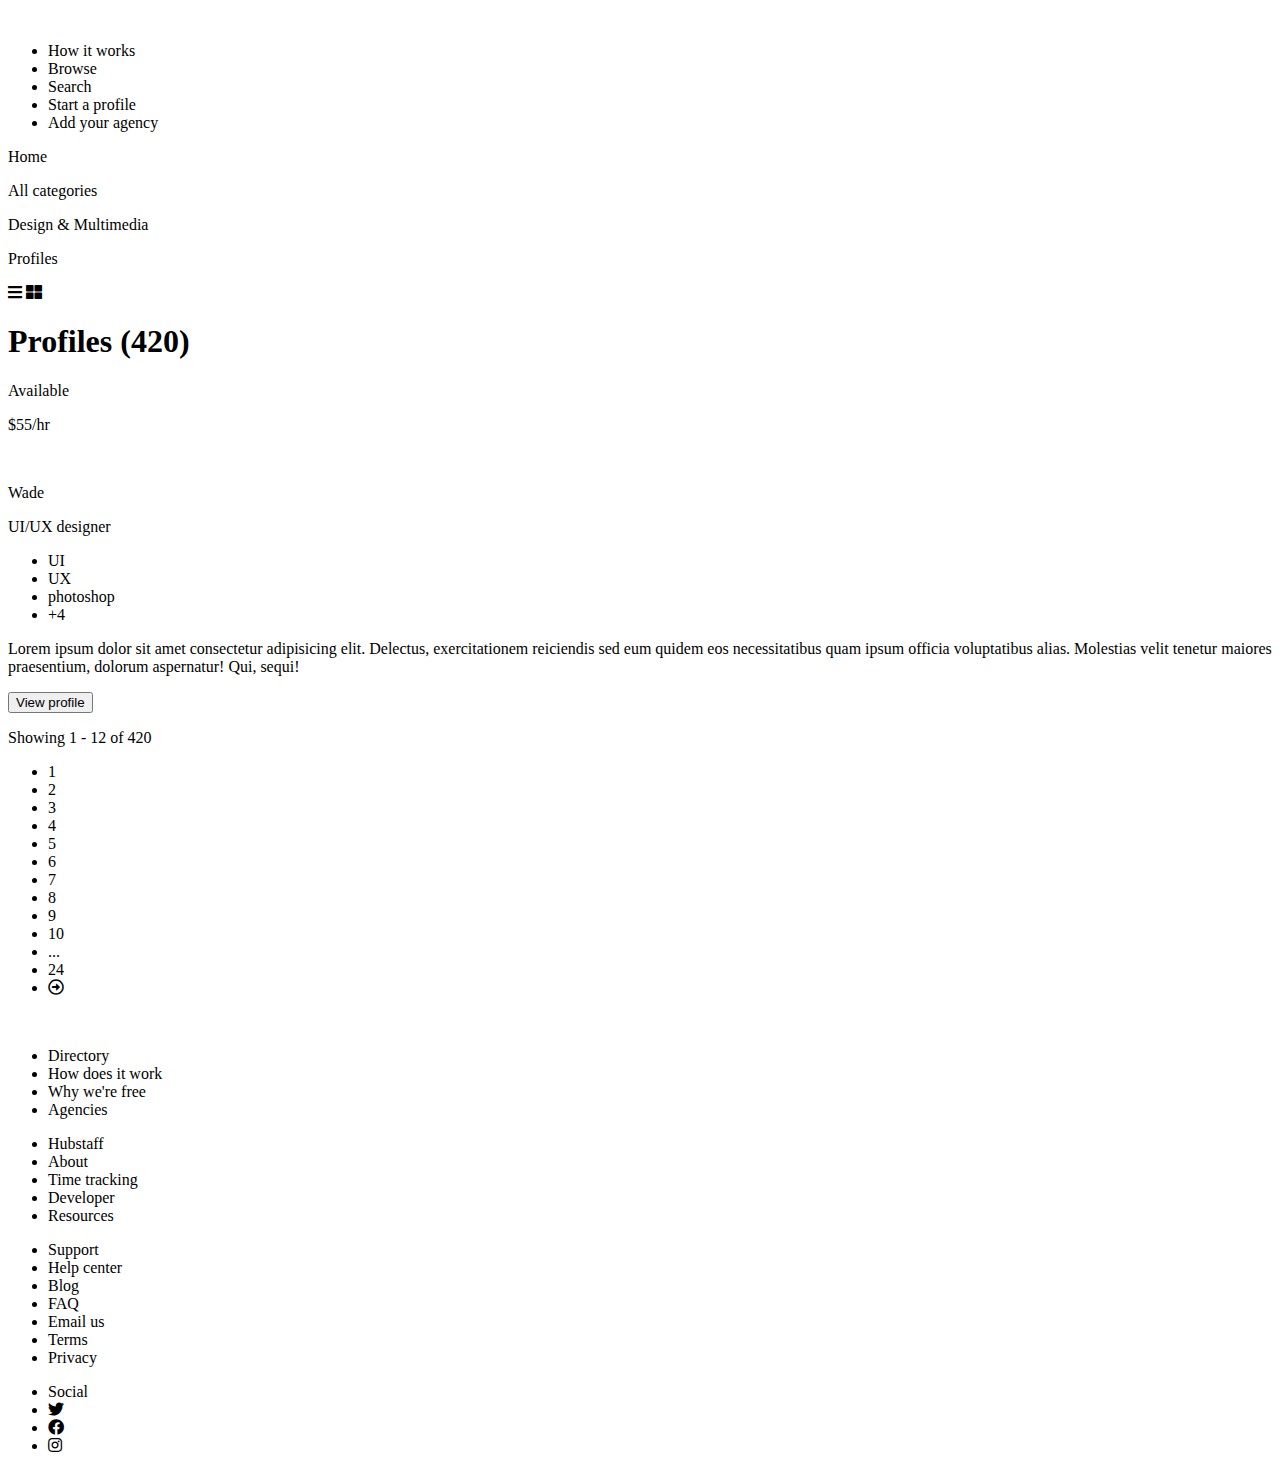
==== maquetacion/index.html @ db50dbdb "html content" ====
<!DOCTYPE html>
<html>

<head>
    <title>Practica Sass Mixins</title>
    <link href="https://cdnjs.cloudflare.com/ajax/libs/font-awesome/5.11.2/css/all.css" rel="stylesheet">
    <link rel="stylesheet" href="styles/main.css">
    <script> </script>

</head>
<header class="main-header">
    <div class="upper-main-header">
        <img src="" alt="" class="header-logo">
        <nav>
            <ul class="header-nav-list">
                <li class="header-nav-item">How it works</li>
                <li class="header-nav-item">Browse <i class="far fa-angle-down"></i></li>
                <li class="header-nav-item">Search</li>
                <li class="header-nav-item selected">Start a profile</li>
                <li class="header-nav-item selected">Add your agency</li>
            </ul>
        </nav>
    </div>
    <div class="bottom-main-hdr">
        <div class="bottom-hdr-category-list">
            <p class="category-item">Home</p>
            <p class="category-item">All categories</p>
            <p class="category-item">Design & Multimedia</p>
            <p class="category-item">Profiles</p>
        </div>
        <div class="bottom-hdr-icons">
            <i class="fas fa-bars"></i>
            <i class="fas fa-th-large"></i>
        </div>
    </div>
</header>

<body id="body-index">
    <h1 class="main-title">Profiles (420)</h1>
    <section class="main-card-container">
        <article class="profile-card">
            <header class="card-header">
                <p class="avaiable">Available</p>
                <p class="price">$55/hr</p>
            </header>
            <img src="" alt="" class="profile-pic">
            <p class="profile-name">Wade</p>
            <p class="profession">UI/UX designer</p>
            <ul class="skills-list">
                <li class="skillls-item">UI</li>
                <li class="skillls-item">UX</li>
                <li class="skillls-item">photoshop</li>
                <li class="skillls-more">+4</li>
            </ul>
            <p class="profile-description">Lorem ipsum dolor sit amet consectetur adipisicing elit. Delectus,
                exercitationem reiciendis sed eum quidem eos necessitatibus quam ipsum officia voluptatibus alias.
                Molestias velit tenetur maiores praesentium, dolorum aspernatur! Qui, sequi!</p>
            <button class="view-profile">View profile</button>
        </article>
    </section>
    <section class="page-info">
        <p class="showing">Showing 1 - 12 of 420</p>
        <ul class="pages-list">
            <li class="pages-number-item">1</li>
            <li class="pages-number-item">2</li>
            <li class="pages-number-item">3</li>
            <li class="pages-number-item">4</li>
            <li class="pages-number-item">5</li>
            <li class="pages-number-item">6</li>
            <li class="pages-number-item">7</li>
            <li class="pages-number-item">8</li>
            <li class="pages-number-item">9</li>
            <li class="pages-number-item">10</li>
            <li class="pages-number-item">...</li>
            <li class="pages-number-item">24</li>
            <li class="page-number-item"><i class="far fa-arrow-alt-circle-right"></i></li>
        </ul>
    </section>
</body>
<footer class="footer">
    <img src="" alt="" class="company-logo">
    <ul class="footer-menu-list">
        <li class="footer-menu-title">Directory</li>
        <li class="footer-menu-item">How does it work</li>
        <li class="footer-menu-item">Why we're free</li>
        <li class="footer-menu-item">Agencies</li>
    </ul>
    <ul class="footer-menu-list">
        <li class="footer-menu-title">Hubstaff</li>
        <li class="footer-menu-item">About</li>
        <li class="footer-menu-item">Time tracking</li>
        <li class="footer-menu-item">Developer</li>
        <li class="footer-menu-item">Resources</li>
    </ul>
    <ul class="footer-menu-list">
        <li class="footer-menu-title">Support</li>
        <li class="footer-menu-item">Help center</li>
        <li class="footer-menu-item">Blog</li>
        <li class="footer-menu-item">FAQ</li>
        <li class="footer-menu-item">Email us</li>
        <li class="footer-menu-item">Terms</li>
        <li class="footer-menu-item">Privacy</li>
    </ul>
    <ul class="footer-menu-list">
        <li class="footer-menu-title">Social</li>
        <li class="footer-menu-item"><i class="fab fa-twitter"></i></li>
        <li class="footer-menu-item"><i class="fab fa-facebook"></i></li>
        <li class="footer-menu-item"><i class="fab fa-instagram"></i></li>
    </ul>
</footer>

</html>
---- maquetacion/styles/main.css ----
/*# sourceMappingURL=main.css.map */
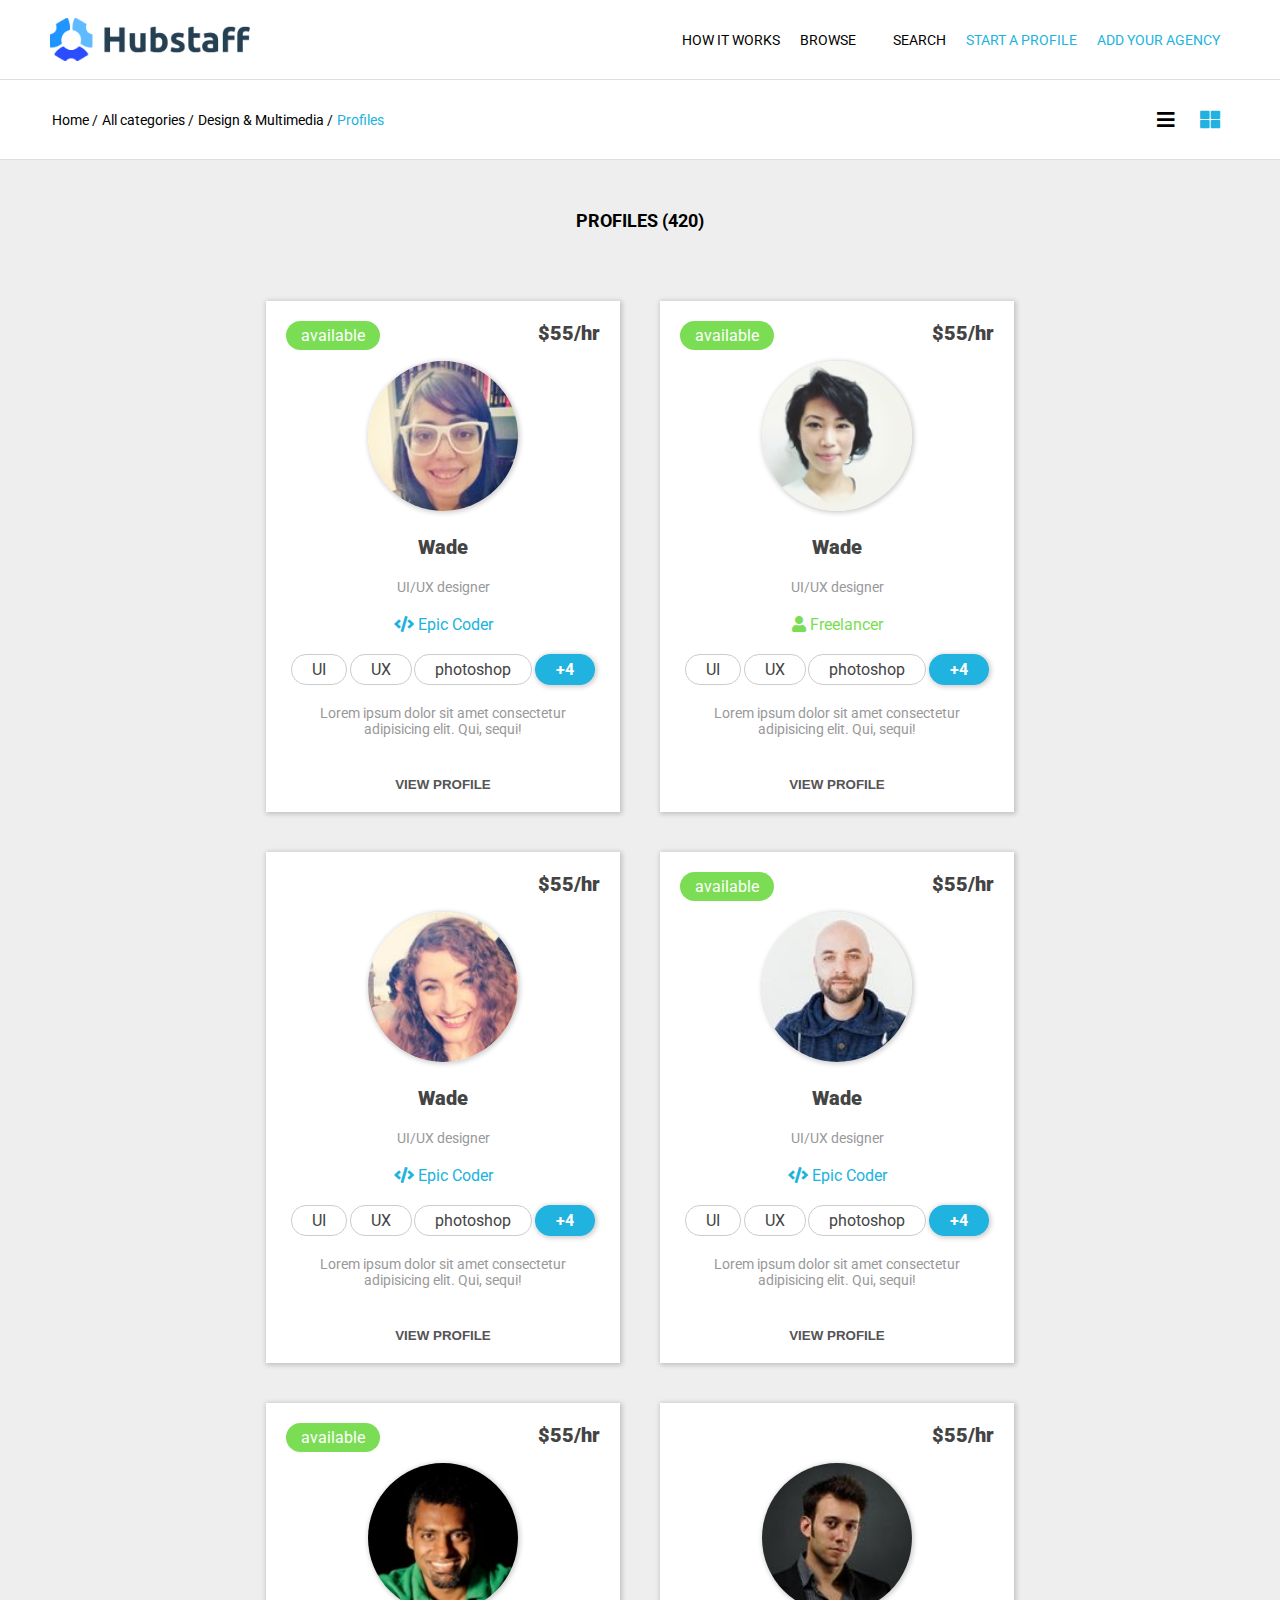
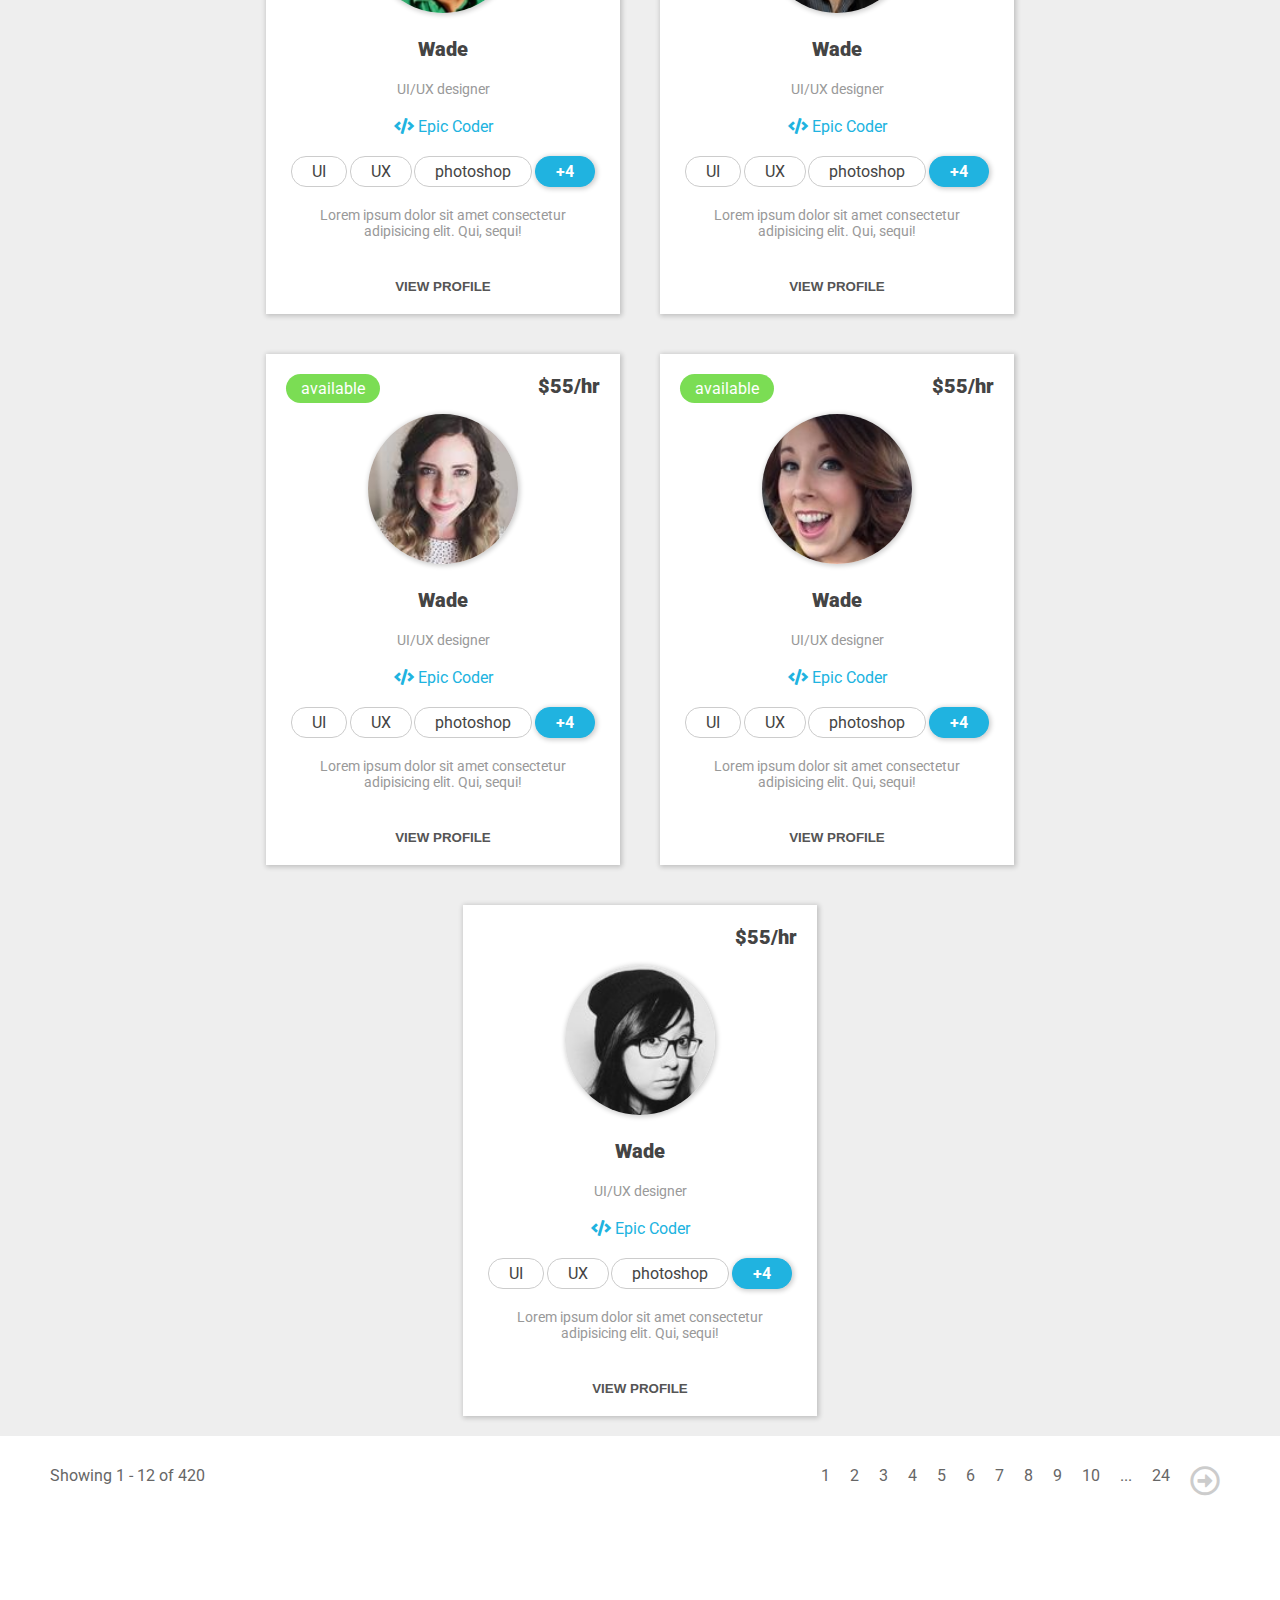
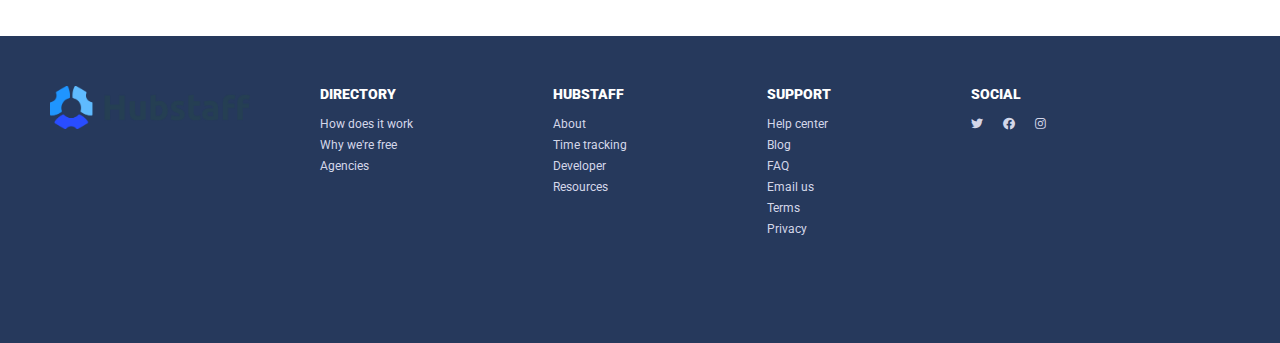
==== commit a6f357d0: "styling" ====
--- a/maquetacion/index.html
+++ b/maquetacion/index.html
@@ -3,6 +3,7 @@
 
 <head>
     <title>Practica Sass Mixins</title>
+    <link href="https://fonts.googleapis.com/css?family=Roboto&display=swap" rel="stylesheet">
     <link href="https://cdnjs.cloudflare.com/ajax/libs/font-awesome/5.11.2/css/all.css" rel="stylesheet">
     <link rel="stylesheet" href="styles/main.css">
     <script> </script>
@@ -10,7 +11,7 @@
 </head>
 <header class="main-header">
     <div class="upper-main-header">
-        <img src="" alt="" class="header-logo">
+        <img src="imgs/hubstaff_logo.png" alt="" class="header-logo">
         <nav>
             <ul class="header-nav-list">
                 <li class="header-nav-item">How it works</li>
@@ -26,7 +27,7 @@
             <p class="category-item">Home</p>
             <p class="category-item">All categories</p>
             <p class="category-item">Design & Multimedia</p>
-            <p class="category-item">Profiles</p>
+            <p class="category-item-selected">Profiles</p>
         </div>
         <div class="bottom-hdr-icons">
             <i class="fas fa-bars"></i>
@@ -40,21 +41,164 @@
     <section class="main-card-container">
         <article class="profile-card">
             <header class="card-header">
-                <p class="avaiable">Available</p>
-                <p class="price">$55/hr</p>
-            </header>
-            <img src="" alt="" class="profile-pic">
-            <p class="profile-name">Wade</p>
-            <p class="profession">UI/UX designer</p>
-            <ul class="skills-list">
-                <li class="skillls-item">UI</li>
-                <li class="skillls-item">UX</li>
-                <li class="skillls-item">photoshop</li>
-                <li class="skillls-more">+4</li>
-            </ul>
-            <p class="profile-description">Lorem ipsum dolor sit amet consectetur adipisicing elit. Delectus,
-                exercitationem reiciendis sed eum quidem eos necessitatibus quam ipsum officia voluptatibus alias.
-                Molestias velit tenetur maiores praesentium, dolorum aspernatur! Qui, sequi!</p>
+                <p class="available">Available</p>
+                <p class="price">$55/hr</p>
+            </header>
+            <img src="imgs/1.jpg" alt="" class="profile-pic">
+            <p class="profile-name">Wade</p>
+            <p class="profession">UI/UX designer</p>
+            <p class="group-1"><i class="fas fa-code"></i>  Epic Coder</p>
+            <ul class="skills-list">
+                <li class="skills-item">UI</li>
+                <li class="skills-item">UX</li>
+                <li class="skills-item">photoshop</li>
+                <li class="skills-more">+4</li>
+            </ul>
+            <p class="profile-description">Lorem ipsum dolor sit amet consectetur adipisicing elit. Qui, sequi!</p>
+            <button class="view-profile">View profile</button>
+        </article>
+        <article class="profile-card">
+            <header class="card-header">
+                <p class="available">Available</p>
+                <p class="price">$55/hr</p>
+            </header>
+            <img src="imgs/2.jpg" alt="" class="profile-pic">
+            <p class="profile-name">Wade</p>
+            <p class="profession">UI/UX designer</p>
+            <p class="group-2"><i class="fas fa-user"></i>  Freelancer</p>
+            <ul class="skills-list">
+                <li class="skills-item">UI</li>
+                <li class="skills-item">UX</li>
+                <li class="skills-item">photoshop</li>
+                <li class="skills-more">+4</li>
+            </ul>
+            <p class="profile-description">Lorem ipsum dolor sit amet consectetur adipisicing elit. Qui, sequi!</p>
+            <button class="view-profile">View profile</button>
+        </article>
+        <article class="profile-card">
+            <header class="card-header">
+                <p class="available hidden">Available</p>
+                <p class="price">$55/hr</p>
+            </header>
+            <img src="imgs/3.jpg" alt="" class="profile-pic">
+            <p class="profile-name">Wade</p>
+            <p class="profession">UI/UX designer</p>
+            <p class="group-1"><i class="fas fa-code"></i> Epic Coder</p>
+            <ul class="skills-list">
+                <li class="skills-item">UI</li>
+                <li class="skills-item">UX</li>
+                <li class="skills-item">photoshop</li>
+                <li class="skills-more">+4</li>
+            </ul>
+            <p class="profile-description">Lorem ipsum dolor sit amet consectetur adipisicing elit. Qui, sequi!</p>
+            <button class="view-profile">View profile</button>
+        </article>
+        <article class="profile-card">
+            <header class="card-header">
+                <p class="available">Available</p>
+                <p class="price">$55/hr</p>
+            </header>
+            <img src="imgs/4.jpg" alt="" class="profile-pic">
+            <p class="profile-name">Wade</p>
+            <p class="profession">UI/UX designer</p>
+            <p class="group-1"><i class="fas fa-code"></i> Epic Coder</p>
+            <ul class="skills-list">
+                <li class="skills-item">UI</li>
+                <li class="skills-item">UX</li>
+                <li class="skills-item">photoshop</li>
+                <li class="skills-more">+4</li>
+            </ul>
+            <p class="profile-description">Lorem ipsum dolor sit amet consectetur adipisicing elit. Qui, sequi!</p>
+            <button class="view-profile">View profile</button>
+        </article>
+        <article class="profile-card">
+            <header class="card-header">
+                <p class="available">Available</p>
+                <p class="price">$55/hr</p>
+            </header>
+            <img src="imgs/5.jpg" alt="" class="profile-pic">
+            <p class="profile-name">Wade</p>
+            <p class="profession">UI/UX designer</p>
+            <p class="group-1"><i class="fas fa-code"></i> Epic Coder</p>
+            <ul class="skills-list">
+                <li class="skills-item">UI</li>
+                <li class="skills-item">UX</li>
+                <li class="skills-item">photoshop</li>
+                <li class="skills-more">+4</li>
+            </ul>
+            <p class="profile-description">Lorem ipsum dolor sit amet consectetur adipisicing elit. Qui, sequi!</p>
+            <button class="view-profile">View profile</button>
+        </article>
+        <article class="profile-card">
+            <header class="card-header">
+                <p class="available hidden">Available</p>
+                <p class="price">$55/hr</p>
+            </header>
+            <img src="imgs/6.jpg" alt="" class="profile-pic">
+            <p class="profile-name">Wade</p>
+            <p class="profession">UI/UX designer</p>
+            <p class="group-1"><i class="fas fa-code"></i> Epic Coder</p>
+            <ul class="skills-list">
+                <li class="skills-item">UI</li>
+                <li class="skills-item">UX</li>
+                <li class="skills-item">photoshop</li>
+                <li class="skills-more">+4</li>
+            </ul>
+            <p class="profile-description">Lorem ipsum dolor sit amet consectetur adipisicing elit. Qui, sequi!</p>
+            <button class="view-profile">View profile</button>
+        </article>
+        <article class="profile-card">
+            <header class="card-header">
+                <p class="available">Available</p>
+                <p class="price">$55/hr</p>
+            </header>
+            <img src="imgs/7.jpg" alt="" class="profile-pic">
+            <p class="profile-name">Wade</p>
+            <p class="profession">UI/UX designer</p>
+            <p class="group-1"><i class="fas fa-code"></i> Epic Coder</p>
+            <ul class="skills-list">
+                <li class="skills-item">UI</li>
+                <li class="skills-item">UX</li>
+                <li class="skills-item">photoshop</li>
+                <li class="skills-more">+4</li>
+            </ul>
+            <p class="profile-description">Lorem ipsum dolor sit amet consectetur adipisicing elit. Qui, sequi!</p>
+            <button class="view-profile">View profile</button>
+        </article>
+        <article class="profile-card">
+            <header class="card-header">
+                <p class="available">Available</p>
+                <p class="price">$55/hr</p>
+            </header>
+            <img src="imgs/8.jpg" alt="" class="profile-pic">
+            <p class="profile-name">Wade</p>
+            <p class="profession">UI/UX designer</p>
+            <p class="group-1"><i class="fas fa-code"></i> Epic Coder</p>
+            <ul class="skills-list">
+                <li class="skills-item">UI</li>
+                <li class="skills-item">UX</li>
+                <li class="skills-item">photoshop</li>
+                <li class="skills-more">+4</li>
+            </ul>
+            <p class="profile-description">Lorem ipsum dolor sit amet consectetur adipisicing elit. Qui, sequi!</p>
+            <button class="view-profile">View profile</button>
+        </article>
+        <article class="profile-card">
+            <header class="card-header">
+                <p class="available hidden">Available</p>
+                <p class="price">$55/hr</p>
+            </header>
+            <img src="imgs/9.jpg" alt="" class="profile-pic">
+            <p class="profile-name">Wade</p>
+            <p class="profession">UI/UX designer</p>
+            <p class="group-1"><i class="fas fa-code"></i> Epic Coder</p>
+            <ul class="skills-list">
+                <li class="skills-item">UI</li>
+                <li class="skills-item">UX</li>
+                <li class="skills-item">photoshop</li>
+                <li class="skills-more">+4</li>
+            </ul>
+            <p class="profile-description">Lorem ipsum dolor sit amet consectetur adipisicing elit. Qui, sequi!</p>
             <button class="view-profile">View profile</button>
         </article>
     </section>
@@ -78,7 +222,7 @@
     </section>
 </body>
 <footer class="footer">
-    <img src="" alt="" class="company-logo">
+    <img src="imgs/hubstaff_logo.png" alt="" class="header-logo">
     <ul class="footer-menu-list">
         <li class="footer-menu-title">Directory</li>
         <li class="footer-menu-item">How does it work</li>
@@ -103,10 +247,12 @@
     </ul>
     <ul class="footer-menu-list">
         <li class="footer-menu-title">Social</li>
-        <li class="footer-menu-item"><i class="fab fa-twitter"></i></li>
-        <li class="footer-menu-item"><i class="fab fa-facebook"></i></li>
-        <li class="footer-menu-item"><i class="fab fa-instagram"></i></li>
-    </ul>
+        <ul class="social">
+            <li class="footer-menu-item"><i class="fab fa-twitter"></i></li>
+            <li class="footer-menu-item"><i class="fab fa-facebook"></i></li>
+            <li class="footer-menu-item"><i class="fab fa-instagram"></i></li>
+        </ul>
+    </ul.social>
 </footer>
 
 </html>--- a/maquetacion/styles/main.css
+++ b/maquetacion/styles/main.css
@@ -1,3 +1,285 @@
-
+.main-header {
+  width: 100%;
+  margin: 0;
+  padding: 0;
+  background-color: #fff;
+  display: flex;
+  flex-direction: column;
+  justify-content: center;
+}
+.main-header .upper-main-header {
+  display: flex;
+  flex-direction: row;
+  justify-content: space-between;
+  align-items: center;
+  height: 80px;
+  padding: 0 50px;
+  border-bottom: 1px solid #ddd;
+}
+.main-header .header-nav-list {
+  text-transform: uppercase;
+  font-size: 14px;
+  display: flex;
+  flex-direction: row;
+  justify-content: space-between;
+  align-items: center;
+}
+.main-header .header-nav-list .header-nav-item {
+  padding: 0 10px;
+}
+.main-header .header-nav-list .selected {
+  color: #20b3e0;
+}
+
+.bottom-main-hdr {
+  height: 80px;
+  display: flex;
+  flex-direction: row;
+  justify-content: space-between;
+  align-items: center;
+  padding: 0 50px;
+  border-bottom: 1px solid #ddd;
+}
+.bottom-main-hdr .bottom-hdr-category-list {
+  font-size: 14px;
+  display: flex;
+  flex-direction: row;
+  justify-content: space-between;
+  align-items: center;
+}
+.bottom-main-hdr .bottom-hdr-category-list .category-item {
+  margin: 0;
+  padding: 0 2px;
+}
+.bottom-main-hdr .bottom-hdr-category-list .category-item::after {
+  content: " /";
+}
+.bottom-main-hdr .bottom-hdr-category-list .category-item-selected {
+  margin: 0;
+  padding: 0 2px;
+  color: #20b3e0;
+}
+.bottom-main-hdr .bottom-hdr-icons {
+  font-size: 20px;
+}
+.bottom-main-hdr .bottom-hdr-icons i {
+  padding: 0 10px;
+}
+.bottom-main-hdr .bottom-hdr-icons .fa-th-large {
+  color: #20b3e0;
+}
+
+.footer {
+  display: flex;
+  padding: 50px;
+  padding-bottom: 100px;
+  align-items: flex-start;
+  font-size: 14px;
+  background-color: #26395c;
+  color: #fff;
+}
+
+.footer-menu-list {
+  text-align: left;
+  margin: 0 70px;
+}
+
+.social {
+  display: flex;
+  flex-direction: row;
+}
+.social .footer-menu-item {
+  padding-right: 20px;
+}
+
+.footer-menu-title {
+  text-transform: uppercase;
+  font-weight: 900;
+  margin-bottom: 15px;
+}
+
+.footer-menu-item {
+  color: #d4d7e9;
+  margin-bottom: 7px;
+  font-size: 12px;
+}
+
+* {
+  margin: 0;
+  padding: 0;
+  list-style: none;
+  box-sizing: border-box;
+}
+
+html {
+  background-color: #fff;
+  font-family: 'Roboto', sans-serif;
+}
+
+#body-index {
+  background-color: #eee;
+  text-align: center;
+  padding: 0;
+  margin: 0;
+}
+#body-index h1 {
+  text-transform: uppercase;
+  margin: 50px;
+  font-size: large;
+}
+#body-index .main-card-container {
+  width: 100%;
+  padding: 0 50px;
+}
+
+.page-info {
+  color: #666;
+  height: 200px;
+  padding: 30px 50px;
+  background-color: #fff;
+  display: flex;
+  flex-direction: row;
+  justify-content: space-between;
+  align-items: center;
+  align-items: flex-start;
+}
+.page-info .showing {
+  margin: 0;
+}
+.page-info .pages-list {
+  display: flex;
+  flex-direction: row;
+  justify-content: space-between;
+  align-items: center;
+  align-items: flex-start;
+  cursor: pointer;
+}
+.page-info .pages-list li {
+  padding: 0 10px;
+}
+.page-info .pages-list li i {
+  font-size: 30px;
+  color: #ccc;
+}
+
+.header-logo {
+  width: 200px;
+}
+
+.profile-pic {
+  width: 150px;
+  border-radius: 50%;
+  box-shadow: 1px 1px 5px 1px rgba(0, 0, 0, 0.2);
+}
+
+.main-card-container {
+  display: flex;
+  justify-content: center;
+  flex-wrap: wrap;
+  padding: 0;
+}
+
+.profile-card {
+  width: 30%;
+  background: #fff;
+  box-shadow: 1px 1px 5px 1px rgba(0, 0, 0, 0.2);
+  color: #444;
+  margin: 20px;
+}
+.profile-card .card-header {
+  width: 100%;
+  display: flex;
+  flex-direction: row;
+  justify-content: space-between;
+  align-items: center;
+}
+
+p {
+  margin: 20px;
+}
+
+.profession, .profile-description {
+  color: #999;
+  font-size: 14px;
+}
+
+.available {
+  background-color: #7bdd54;
+  border-radius: 30px;
+  color: #fff;
+  padding: 5px 15px;
+  text-transform: lowercase;
+  position: absolute;
+  top: 0;
+  left: 0;
+}
+
+.hidden {
+  display: none;
+}
+
+.profile-name {
+  font-size: 20px;
+  font-weight: 900;
+}
+
+.card-header {
+  position: relative;
+  height: 60px;
+}
+
+.price {
+  font-weight: 900;
+  font-size: 20px;
+  position: absolute;
+  top: 0;
+  right: 0;
+}
+
+.group-1 {
+  color: #20b3e0;
+}
+
+.group-2 {
+  color: #7bdd54;
+}
+
+.skills-list {
+  display: flex;
+  flex-direction: row;
+  justify-content: space-between;
+  align-items: center;
+  margin: 0 25px;
+}
+.skills-list .skills-item {
+  border: 1px solid #ccc;
+  padding: 5px 20px;
+  border-radius: 15px;
+}
+.skills-list .skills-more {
+  border: 1px solid #20b3e0;
+  color: #fff;
+  font-weight: 700;
+  padding: 5px 20px;
+  border-radius: 15px;
+  background-color: #20b3e0;
+  box-shadow: 1px 1px 5px 1px rgba(0, 0, 0, 0.2);
+}
+
+.view-profile {
+  text-transform: uppercase;
+  color: #555;
+  font-weight: 600;
+  width: 100%;
+  margin: 0;
+  padding: 20px;
+  bordeR: 0;
+  background-color: white;
+  cursor: pointer;
+}
+.view-profile:hover {
+  background-color: #20b3e0;
+  color: #fff;
+}
 
 /*# sourceMappingURL=main.css.map */
